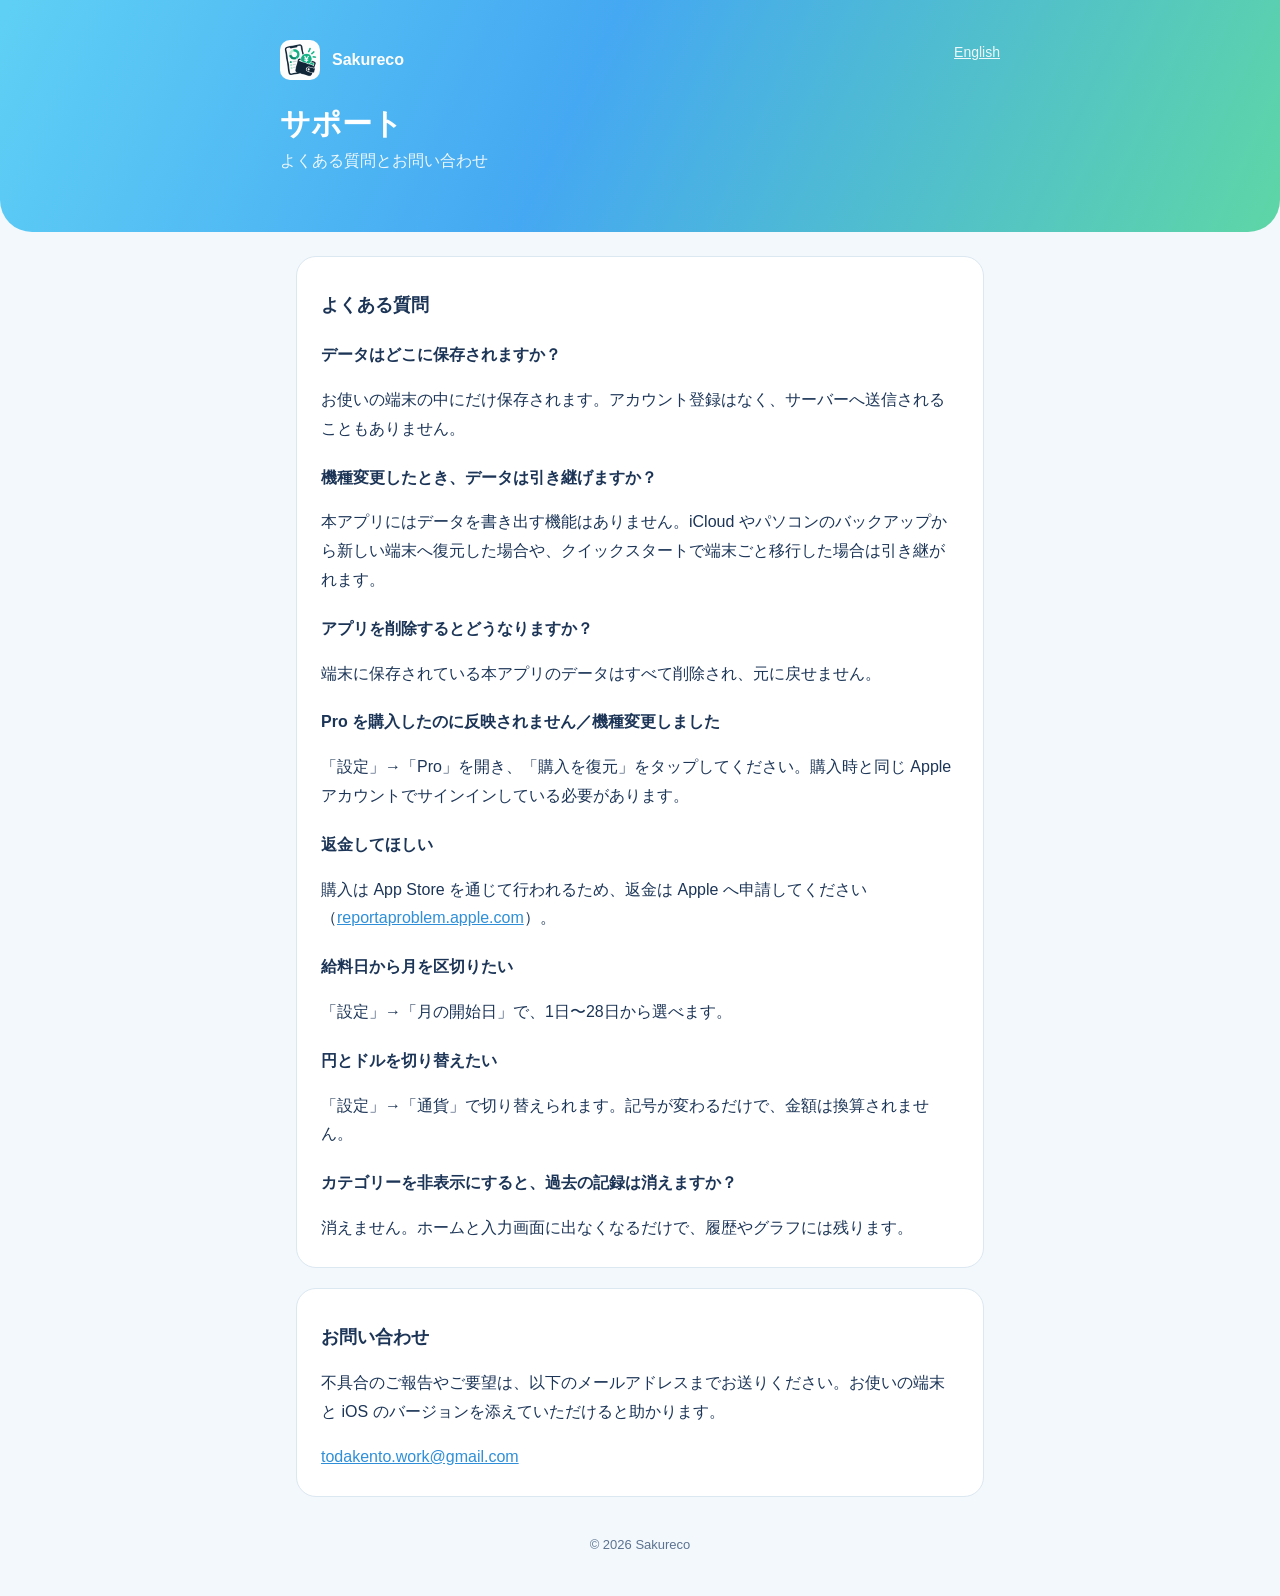
==== support/index.html @ 233f3a36 "feat: add support, privacy policy and terms pages Co-Authored-By: Claude Opus 5.5 (1M context) <nore" ====
<!doctype html>
<html lang="ja">
<head>
<meta charset="utf-8">
<meta name="viewport" content="width=device-width, initial-scale=1">
<title>サポート | Sakureco</title>
<meta name="description" content="よくある質問とお問い合わせ">
<link rel="icon" href="../assets/favicon.png">
<link rel="apple-touch-icon" href="../assets/icon.png">
<link rel="stylesheet" href="../assets/style.css">
</head>
<body>
<header class="hero">
  <div class="hero-inner">
    <a class="lang" href="../en/support/">English</a>
    <a class="brand" href="../"><img src="../assets/icon.png" alt="">Sakureco</a>
    <h1>サポート</h1>
    <p>よくある質問とお問い合わせ</p>
  </div>
</header>
<main>
<section class="card">
<h2>よくある質問</h2>

<h3>データはどこに保存されますか？</h3>
<p>お使いの端末の中にだけ保存されます。アカウント登録はなく、サーバーへ送信されることもありません。</p>

<h3>機種変更したとき、データは引き継げますか？</h3>
<p>本アプリにはデータを書き出す機能はありません。iCloud やパソコンのバックアップから新しい端末へ復元した場合や、クイックスタートで端末ごと移行した場合は引き継がれます。</p>

<h3>アプリを削除するとどうなりますか？</h3>
<p>端末に保存されている本アプリのデータはすべて削除され、元に戻せません。</p>

<h3>Pro を購入したのに反映されません／機種変更しました</h3>
<p>「設定」→「Pro」を開き、「購入を復元」をタップしてください。購入時と同じ Apple アカウントでサインインしている必要があります。</p>

<h3>返金してほしい</h3>
<p>購入は App Store を通じて行われるため、返金は Apple へ申請してください（<a href="https://reportaproblem.apple.com/">reportaproblem.apple.com</a>）。</p>

<h3>給料日から月を区切りたい</h3>
<p>「設定」→「月の開始日」で、1日〜28日から選べます。</p>

<h3>円とドルを切り替えたい</h3>
<p>「設定」→「通貨」で切り替えられます。記号が変わるだけで、金額は換算されません。</p>

<h3>カテゴリーを非表示にすると、過去の記録は消えますか？</h3>
<p>消えません。ホームと入力画面に出なくなるだけで、履歴やグラフには残ります。</p>
</section>
<section class="card">
<h2>お問い合わせ</h2>
<p>不具合のご報告やご要望は、以下のメールアドレスまでお送りください。お使いの端末と iOS のバージョンを添えていただけると助かります。</p>
<p><a href="mailto:todakento.work@gmail.com?subject=Sakureco%20%E3%81%8A%E5%95%8F%E3%81%84%E5%90%88%E3%82%8F%E3%81%9B">todakento.work@gmail.com</a></p>
</section>
</main>
<footer>© 2026 Sakureco</footer>
</body>
</html>
---- assets/style.css ----
:root {
  --bg: #f3f8fc;
  --surface: #ffffff;
  --text: #1c3557;
  --text-secondary: #5b7290;
  --border: #dbe7f1;
  --tint: #2f8fd8;
  --header: linear-gradient(115deg, #5fd0f5 0%, #45a8f2 45%, #5ed6a6 100%);
}

@media (prefers-color-scheme: dark) {
  :root {
    --bg: #0e1a26;
    --surface: #152536;
    --text: #e6eef7;
    --text-secondary: #9fb2c8;
    --border: #22384d;
    --tint: #4cc6f2;
    --header: linear-gradient(115deg, #1e7fb0 0%, #1f5fc0 45%, #1f8f6e 100%);
  }
}

* {
  box-sizing: border-box;
}

body {
  margin: 0;
  background: var(--bg);
  color: var(--text);
  font-family: -apple-system, BlinkMacSystemFont, "Hiragino Sans", "Noto Sans JP", "Segoe UI", sans-serif;
  line-height: 1.8;
  -webkit-text-size-adjust: 100%;
}

a {
  color: var(--tint);
}

.hero {
  background: var(--header);
  color: #fff;
  padding: 40px 16px 56px;
  border-radius: 0 0 32px 32px;
}

.hero-inner,
main,
footer {
  max-width: 720px;
  margin: 0 auto;
}

.brand {
  display: flex;
  align-items: center;
  gap: 12px;
  color: #fff;
  text-decoration: none;
  font-weight: 700;
}

.brand img {
  width: 40px;
  height: 40px;
  border-radius: 10px;
}

.lang {
  float: right;
  color: #fff;
  font-size: 14px;
  opacity: 0.9;
}

.hero h1 {
  margin: 24px 0 4px;
  font-size: 30px;
  line-height: 1.3;
}

.hero p {
  margin: 0;
  opacity: 0.9;
}

main {
  padding: 24px 16px 8px;
}

.card {
  background: var(--surface);
  border: 1px solid var(--border);
  border-radius: 20px;
  padding: 8px 24px;
  margin-bottom: 20px;
}

h2 {
  font-size: 18px;
  margin: 24px 0 8px;
}

h3 {
  font-size: 16px;
  margin: 20px 0 4px;
}

ul,
ol {
  padding-left: 1.4em;
}

.meta {
  color: var(--text-secondary);
  font-size: 14px;
}

.links {
  list-style: none;
  padding: 0;
  margin: 8px 0;
}

.links li {
  border-top: 1px solid var(--border);
}

.links li:first-child {
  border-top: none;
}

.links a {
  display: block;
  padding: 16px 0;
  font-weight: 700;
  text-decoration: none;
}

.links a::after {
  content: "›";
  float: right;
  color: var(--text-secondary);
}

footer {
  padding: 8px 16px 40px;
  color: var(--text-secondary);
  font-size: 13px;
  text-align: center;
}
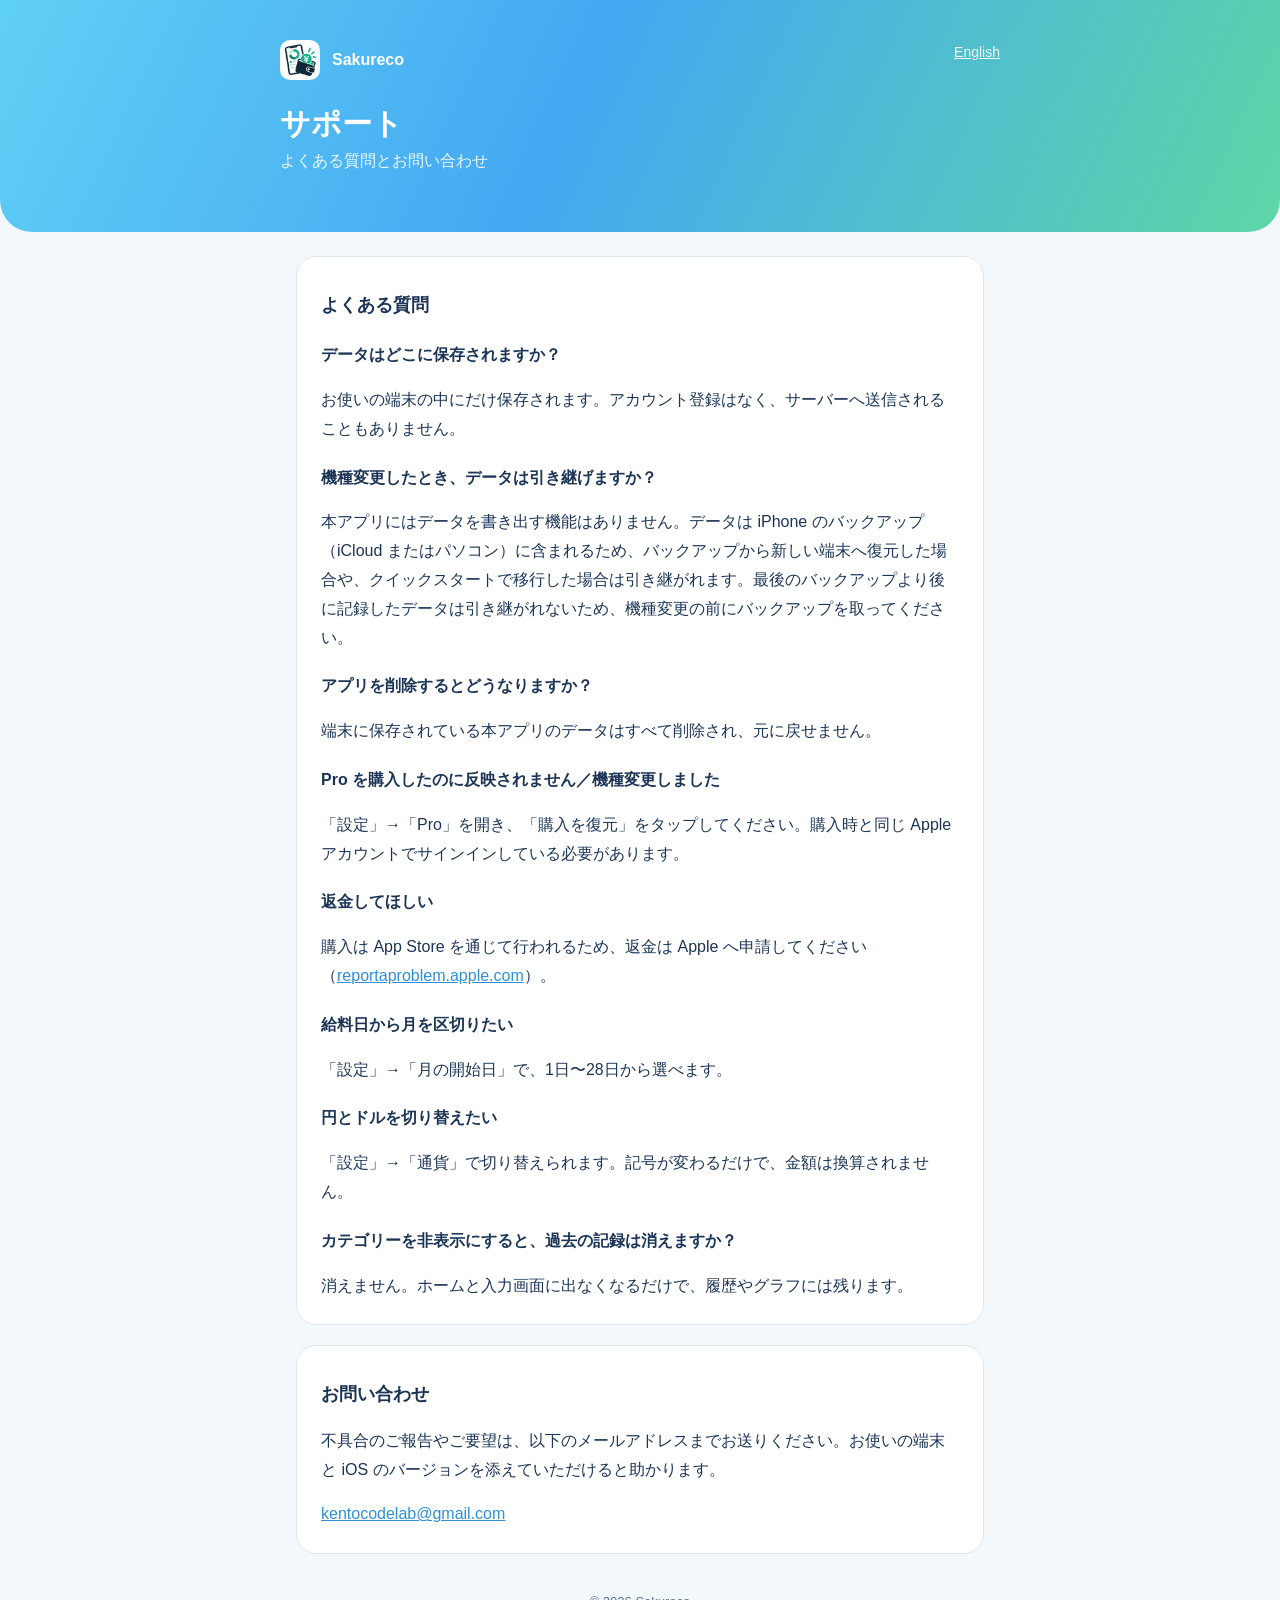
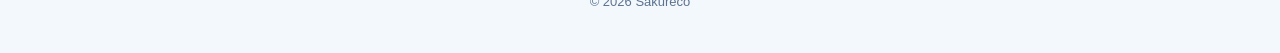
==== commit 1b7340f5: "fix: clarify data transfer FAQ and update contact email Co-Authored-By: Claude Opus 5.5 (1M context)" ====
--- a/support/index.html
+++ b/support/index.html
@@ -26,7 +26,7 @@
 <p>お使いの端末の中にだけ保存されます。アカウント登録はなく、サーバーへ送信されることもありません。</p>
 
 <h3>機種変更したとき、データは引き継げますか？</h3>
-<p>本アプリにはデータを書き出す機能はありません。iCloud やパソコンのバックアップから新しい端末へ復元した場合や、クイックスタートで端末ごと移行した場合は引き継がれます。</p>
+<p>本アプリにはデータを書き出す機能はありません。データは iPhone のバックアップ（iCloud またはパソコン）に含まれるため、バックアップから新しい端末へ復元した場合や、クイックスタートで移行した場合は引き継がれます。最後のバックアップより後に記録したデータは引き継がれないため、機種変更の前にバックアップを取ってください。</p>
 
 <h3>アプリを削除するとどうなりますか？</h3>
 <p>端末に保存されている本アプリのデータはすべて削除され、元に戻せません。</p>
@@ -49,7 +49,7 @@
 <section class="card">
 <h2>お問い合わせ</h2>
 <p>不具合のご報告やご要望は、以下のメールアドレスまでお送りください。お使いの端末と iOS のバージョンを添えていただけると助かります。</p>
-<p><a href="mailto:todakento.work@gmail.com?subject=Sakureco%20%E3%81%8A%E5%95%8F%E3%81%84%E5%90%88%E3%82%8F%E3%81%9B">todakento.work@gmail.com</a></p>
+<p><a href="mailto:kentocodelab@gmail.com?subject=Sakureco%20%E3%81%8A%E5%95%8F%E3%81%84%E5%90%88%E3%82%8F%E3%81%9B">kentocodelab@gmail.com</a></p>
 </section>
 </main>
 <footer>© 2026 Sakureco</footer>
